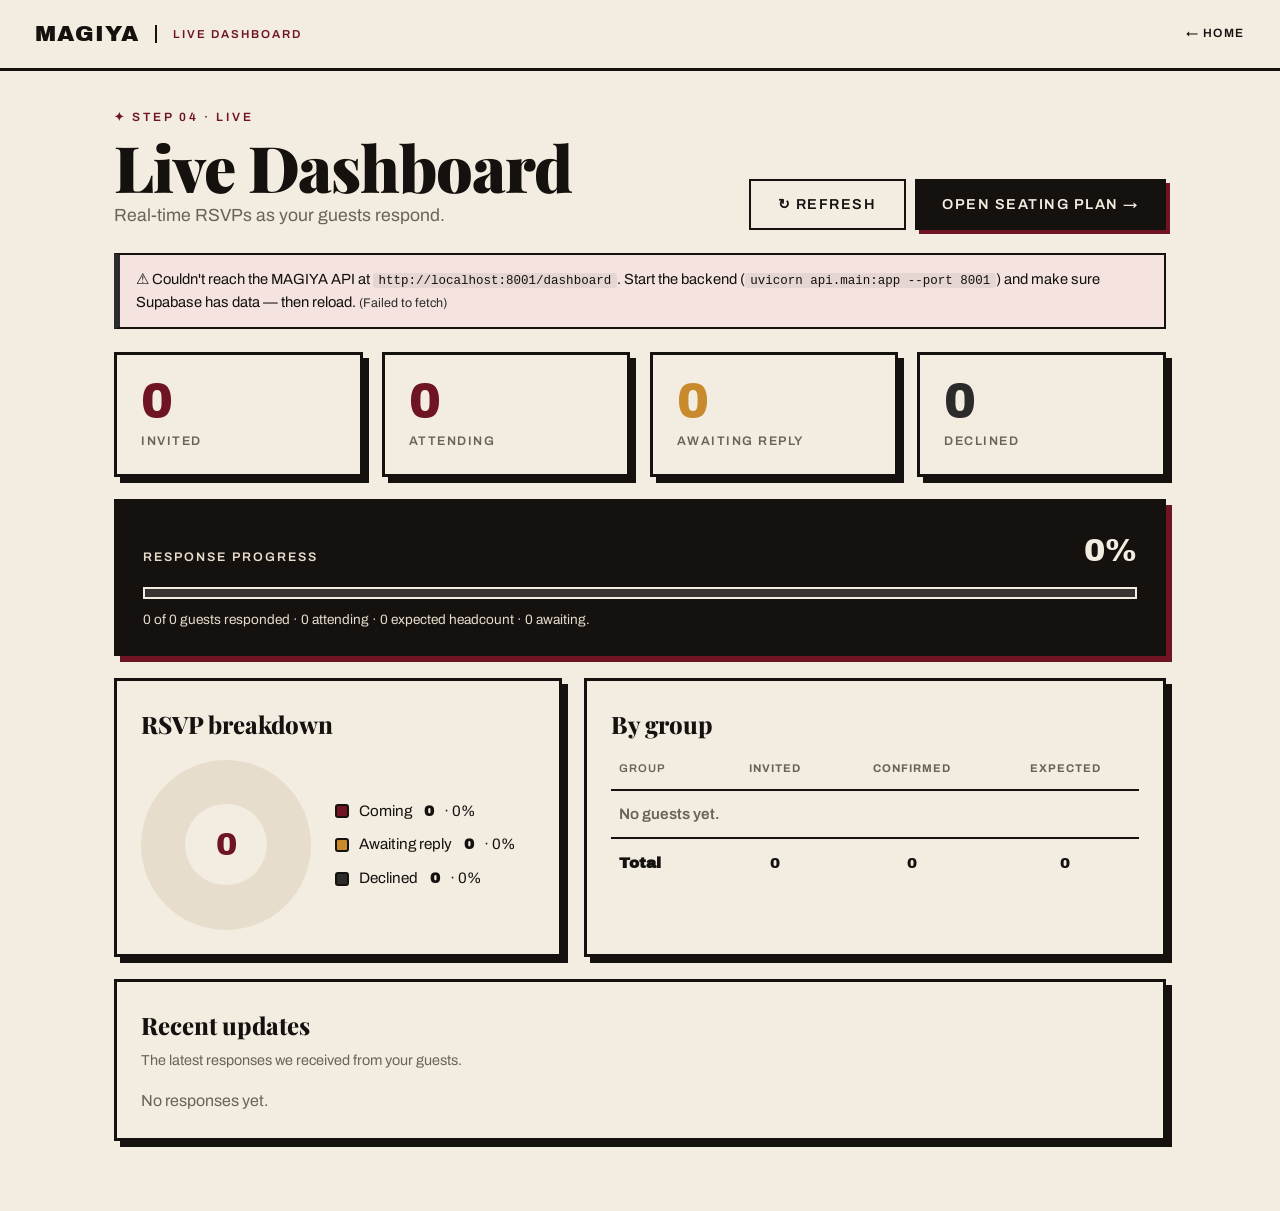
==== frontend/dashboard.html @ c560b209 "Add Live Dashboard + Seating frontend, wired to Supabase via API Frontend (frontend/): - dashboard.*" ====
<!DOCTYPE html>
<html lang="en">
<head>
  <meta charset="UTF-8" />
  <meta name="viewport" content="width=device-width, initial-scale=1.0" />
  <title>MAGIYA — Live Dashboard</title>
  <meta name="description" content="Real-time RSVP dashboard — invited, attending, awaiting reply, group breakdown and the latest guest responses." />
  <link rel="preconnect" href="https://fonts.googleapis.com" />
  <link rel="preconnect" href="https://fonts.gstatic.com" crossorigin />
  <link href="https://fonts.googleapis.com/css2?family=Playfair+Display:ital,wght@0,600;0,800;0,900;1,600&family=Archivo:wght@400;500;600&family=Archivo+Black&display=swap" rel="stylesheet" />
  <link rel="stylesheet" href="dashboard.css" />
</head>
<body>
  <!-- ===== Top bar ===== -->
  <header class="bar">
    <a href="index.html" class="bar__logo">MAGIYA</a>
    <span class="bar__crumb">Live Dashboard</span>
    <a href="index.html" class="bar__back">← Home</a>
  </header>

  <main class="stage">
    <div class="dash__head">
      <div>
        <span class="kicker">Step 04 · Live</span>
        <h1 class="dash__title">Live Dashboard</h1>
        <p class="dash__sub">Real-time RSVPs as your guests respond.</p>
      </div>
      <div class="dash__tools">
        <button class="btn btn--outline" id="refreshBtn" title="Re-pull the latest RSVPs">↻ Refresh</button>
        <a href="seating.html" class="btn btn--primary">Open Seating Plan →</a>
      </div>
    </div>

    <div class="banner" id="banner">
      ⓘ Live data from your MAGIYA API (Supabase). Your <em>Seating Plan</em> pulls its confirmed
      guests straight from here — only guests marked <strong>Coming</strong> are seated.
    </div>

    <!-- ===== Stat cards ===== -->
    <section class="stats" id="stats"><!-- cards injected --></section>

    <!-- ===== Response progress ===== -->
    <section class="prog">
      <div class="prog__row">
        <span class="prog__label">Response progress</span>
        <span class="prog__pct" id="progPct">0%</span>
      </div>
      <div class="prog__bar"><div class="prog__fill" id="progFill"></div></div>
      <p class="prog__note" id="progNote">—</p>
    </section>

    <!-- ===== Donut + groups ===== -->
    <section class="split">
      <div class="panel">
        <h2 class="panel__title">RSVP breakdown</h2>
        <div class="donutwrap">
          <div class="donut" id="donut"><span class="donut__center" id="donutCenter">0</span></div>
          <ul class="legend" id="legend"></ul>
        </div>
      </div>

      <div class="panel">
        <h2 class="panel__title">By group</h2>
        <table class="gtable">
          <thead>
            <tr><th>Group</th><th>Invited</th><th>Confirmed</th><th>Expected</th></tr>
          </thead>
          <tbody id="groupRows"></tbody>
          <tfoot id="groupFoot"></tfoot>
        </table>
      </div>
    </section>

    <!-- ===== Recent updates ===== -->
    <section class="panel">
      <h2 class="panel__title">Recent updates</h2>
      <p class="panel__sub">The latest responses we received from your guests.</p>
      <div class="feed" id="feed"></div>
    </section>
  </main>

  <script src="api-config.js"></script>
  <script src="magiya-common.js"></script>
  <script src="dashboard.js"></script>
</body>
</html>
---- frontend/dashboard.css ----
/* ===========================================================
   MAGIYA — Live Dashboard
   Structure inspired by the wiwi RSVP dashboard, in MAGIYA's
   bold editorial / burgundy style.
   =========================================================== */

:root {
  --ink:    #14110f;
  --paper:  #f3ece1;
  --paper-2:#e7ddcc;
  --accent: #6e1423;   /* coming / brand */
  --accent-2:#4f0d18;
  --amber:  #c98a2e;   /* awaiting reply */
  --grey:   #2b2b2b;   /* declined */
  --muted:  #6b6258;

  --display: 'Playfair Display', Georgia, serif;
  --black:   'Archivo Black', 'Arial Black', sans-serif;
  --sans:    'Archivo', Helvetica, Arial, sans-serif;
}

* { margin: 0; padding: 0; box-sizing: border-box; }
html { scroll-behavior: smooth; }
body { background: var(--paper); color: var(--ink); font-family: var(--sans); line-height: 1.6; min-height: 100vh; -webkit-font-smoothing: antialiased; }
::selection { background: var(--accent); color: var(--paper); }

/* ---------- Top bar ---------- */
.bar { display: flex; align-items: center; gap: 1rem; padding: 1rem 2.2rem; border-bottom: 3px solid var(--ink); position: sticky; top: 0; background: var(--paper); z-index: 50; }
.bar__logo { font-family: var(--black); font-size: 1.4rem; letter-spacing: 1px; color: var(--ink); text-decoration: none; }
.bar__crumb { font-size: 0.72rem; font-weight: 600; text-transform: uppercase; letter-spacing: 2px; color: var(--accent); border-left: 2px solid var(--ink); padding-left: 1rem; }
.bar__back { margin-left: auto; font-size: 0.75rem; font-weight: 600; text-transform: uppercase; letter-spacing: 1.5px; color: var(--ink); text-decoration: none; }
.bar__back:hover { color: var(--accent); }

/* ---------- Stage ---------- */
.stage { max-width: 1100px; margin: 0 auto; padding: 2rem 1.5rem 3rem; }
.kicker { display: inline-block; font-size: 0.75rem; font-weight: 600; text-transform: uppercase; letter-spacing: 3px; color: var(--accent); margin-bottom: 0.6rem; }
.kicker::before { content: '✦ '; }

.btn { display: inline-block; font-family: var(--sans); font-weight: 600; font-size: 0.9rem; text-transform: uppercase; letter-spacing: 1.5px; text-decoration: none; border: none; cursor: pointer; padding: 0.9rem 1.7rem; transition: transform 0.2s, background 0.2s, box-shadow 0.2s; }
.btn--primary { background: var(--ink); color: var(--paper); box-shadow: 4px 4px 0 var(--accent); }
.btn--primary:hover { background: var(--accent); box-shadow: 4px 4px 0 var(--ink); transform: translate(-2px,-2px); }
.btn--outline { background: var(--paper); color: var(--ink); border: 2px solid var(--ink); }
.btn--outline:hover:not(:disabled) { background: var(--ink); color: var(--paper); }
.btn--outline:disabled { opacity: 0.6; cursor: progress; }

.dash__tools { display: flex; gap: 0.6rem; flex-wrap: wrap; }

.dash__head { display: flex; align-items: flex-end; justify-content: space-between; flex-wrap: wrap; gap: 1rem; }
.dash__title { font-family: var(--display); font-weight: 900; font-size: clamp(2.2rem, 6vw, 4rem); line-height: 0.95; letter-spacing: -1px; }
.dash__sub { color: var(--muted); font-size: 1.1rem; margin-top: 0.3rem; }

.banner { background: var(--paper-2); border: 2px solid var(--ink); border-left: 6px solid var(--accent); padding: 0.8rem 1rem; font-size: 0.92rem; margin: 1.4rem 0; }
.banner--error { border-left-color: var(--grey); background: #f4e3df; }
.banner code { font-family: var(--mono, monospace); background: rgba(0,0,0,0.06); padding: 0.05rem 0.35rem; border-radius: 3px; font-size: 0.85em; }
.banner__err { color: var(--grey); font-size: 0.85em; }

/* ---------- Stat cards ---------- */
.stats { display: grid; grid-template-columns: repeat(auto-fit, minmax(200px, 1fr)); gap: 1.2rem; }
.stat { border: 3px solid var(--ink); background: var(--paper); padding: 1.4rem 1.5rem; box-shadow: 6px 6px 0 var(--ink); }
.stat__num { font-family: var(--black); font-size: 3rem; line-height: 1; color: var(--accent); }
.stat__label { font-size: 0.78rem; font-weight: 600; text-transform: uppercase; letter-spacing: 1.5px; color: var(--muted); margin-top: 0.4rem; }
.stat--coming .stat__num { color: var(--accent); }
.stat--await .stat__num { color: var(--amber); }
.stat--declined .stat__num { color: var(--grey); }

/* ---------- Progress ---------- */
.prog { border: 3px solid var(--ink); background: var(--ink); color: var(--paper); padding: 1.4rem 1.6rem; margin: 1.4rem 0; box-shadow: 6px 6px 0 var(--accent); }
.prog__row { display: flex; align-items: baseline; justify-content: space-between; }
.prog__label { font-size: 0.78rem; font-weight: 600; text-transform: uppercase; letter-spacing: 2px; color: var(--paper-2); }
.prog__pct { font-family: var(--black); font-size: 2rem; color: var(--paper); }
.prog__bar { height: 12px; background: rgba(255,255,255,0.15); border: 2px solid var(--paper); margin-top: 0.7rem; }
.prog__fill { height: 100%; width: 0; background: var(--accent); transition: width 0.6s ease; }
.prog__note { font-size: 0.85rem; color: var(--paper-2); margin-top: 0.6rem; }

/* ---------- Split: donut + groups ---------- */
.split { display: grid; grid-template-columns: 1fr 1.3fr; gap: 1.4rem; }
.panel { border: 3px solid var(--ink); background: var(--paper); padding: 1.5rem; box-shadow: 6px 6px 0 var(--ink); margin-bottom: 1.4rem; }
.panel__title { font-family: var(--display); font-weight: 800; font-size: 1.5rem; margin-bottom: 0.3rem; }
.panel__sub { color: var(--muted); font-size: 0.9rem; margin-bottom: 1rem; }

.donutwrap { display: flex; align-items: center; gap: 1.5rem; flex-wrap: wrap; margin-top: 1rem; }
.donut { position: relative; width: 170px; height: 170px; border-radius: 50%; flex: none; }
.donut::after { content: ''; position: absolute; inset: 26%; background: var(--paper); border-radius: 50%; }
.donut__center { position: absolute; inset: 0; display: flex; align-items: center; justify-content: center; font-family: var(--black); font-size: 2rem; color: var(--accent); z-index: 1; }
.legend { list-style: none; display: flex; flex-direction: column; gap: 0.6rem; }
.legend li { display: flex; align-items: center; gap: 0.6rem; font-size: 0.95rem; }
.legend .dot { width: 14px; height: 14px; border-radius: 3px; flex: none; border: 2px solid var(--ink); }
.legend b { font-family: var(--black); margin-left: 0.2rem; }

/* ---------- Groups table ---------- */
.gtable { width: 100%; border-collapse: collapse; font-size: 0.95rem; }
.gtable th, .gtable td { text-align: center; padding: 0.7rem 0.5rem; border-bottom: 1px solid var(--paper-2); }
.gtable th:first-child, .gtable td:first-child { text-align: left; font-weight: 600; }
.gtable thead th { font-size: 0.7rem; text-transform: uppercase; letter-spacing: 1px; color: var(--muted); border-bottom: 2px solid var(--ink); }
.gtable tfoot td { border-top: 2px solid var(--ink); border-bottom: none; font-family: var(--black); }
.gtable .g-dot { display: inline-block; width: 10px; height: 10px; border-radius: 50%; margin-right: 0.5rem; vertical-align: middle; }

/* ---------- Recent updates feed ---------- */
.feed { display: flex; flex-direction: column; }
.feed__row { display: grid; grid-template-columns: 1fr auto auto; align-items: center; gap: 1rem; padding: 0.8rem 0; border-bottom: 1px solid var(--paper-2); }
.feed__who { display: flex; align-items: center; gap: 0.8rem; }
.feed__avatar { width: 38px; height: 38px; border-radius: 50%; border: 2px solid var(--ink); color: var(--paper); display: flex; align-items: center; justify-content: center; font-weight: 700; font-size: 0.8rem; flex: none; }
.feed__name { font-weight: 600; }
.feed__group { font-size: 0.78rem; color: var(--muted); }
.feed__time { font-size: 0.82rem; color: var(--muted); white-space: nowrap; }
.badge { font-size: 0.72rem; font-weight: 700; text-transform: uppercase; letter-spacing: 1px; padding: 0.35rem 0.8rem; border: 2px solid var(--ink); white-space: nowrap; }
.badge--coming { background: var(--accent); color: var(--paper); }
.badge--declined { background: var(--grey); color: var(--paper); }
.badge--pending { background: var(--amber); color: var(--ink); }

/* ---------- Responsive ---------- */
@media (max-width: 760px) {
  .bar { padding: 0.8rem 1.2rem; }
  .split { grid-template-columns: 1fr; }
  .feed__row { grid-template-columns: 1fr auto; }
  .feed__time { display: none; }
}
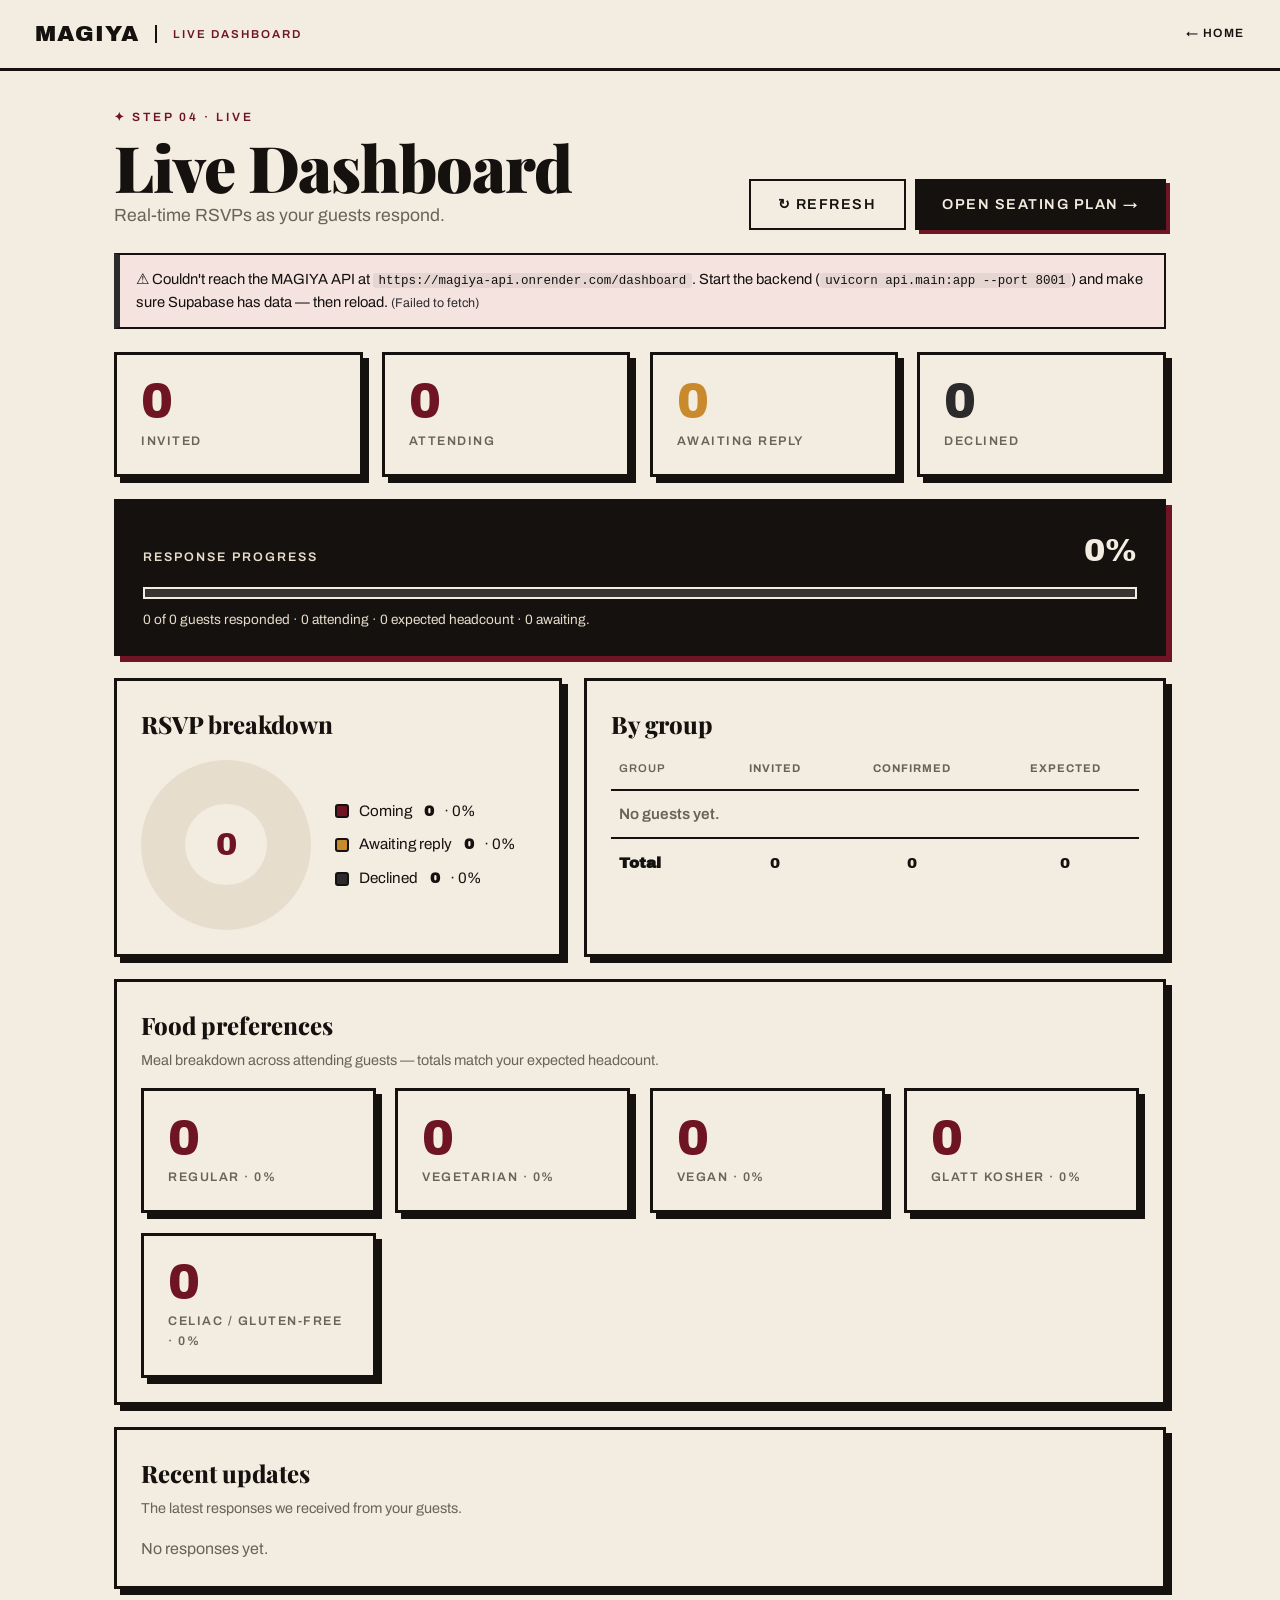
==== commit 4afa6c24: "feat: add food preferences breakdown to the dashboard The bot already collects a per-person dietary " ====
--- a/frontend/dashboard.html
+++ b/frontend/dashboard.html
@@ -71,6 +71,13 @@
       </div>
     </section>
 
+    <!-- ===== Food preferences ===== -->
+    <section class="panel">
+      <h2 class="panel__title">Food preferences</h2>
+      <p class="panel__sub">Meal breakdown across attending guests — totals match your expected headcount.</p>
+      <div class="stats" id="diet"><!-- cards injected --></div>
+    </section>
+
     <!-- ===== Recent updates ===== -->
     <section class="panel">
       <h2 class="panel__title">Recent updates</h2>
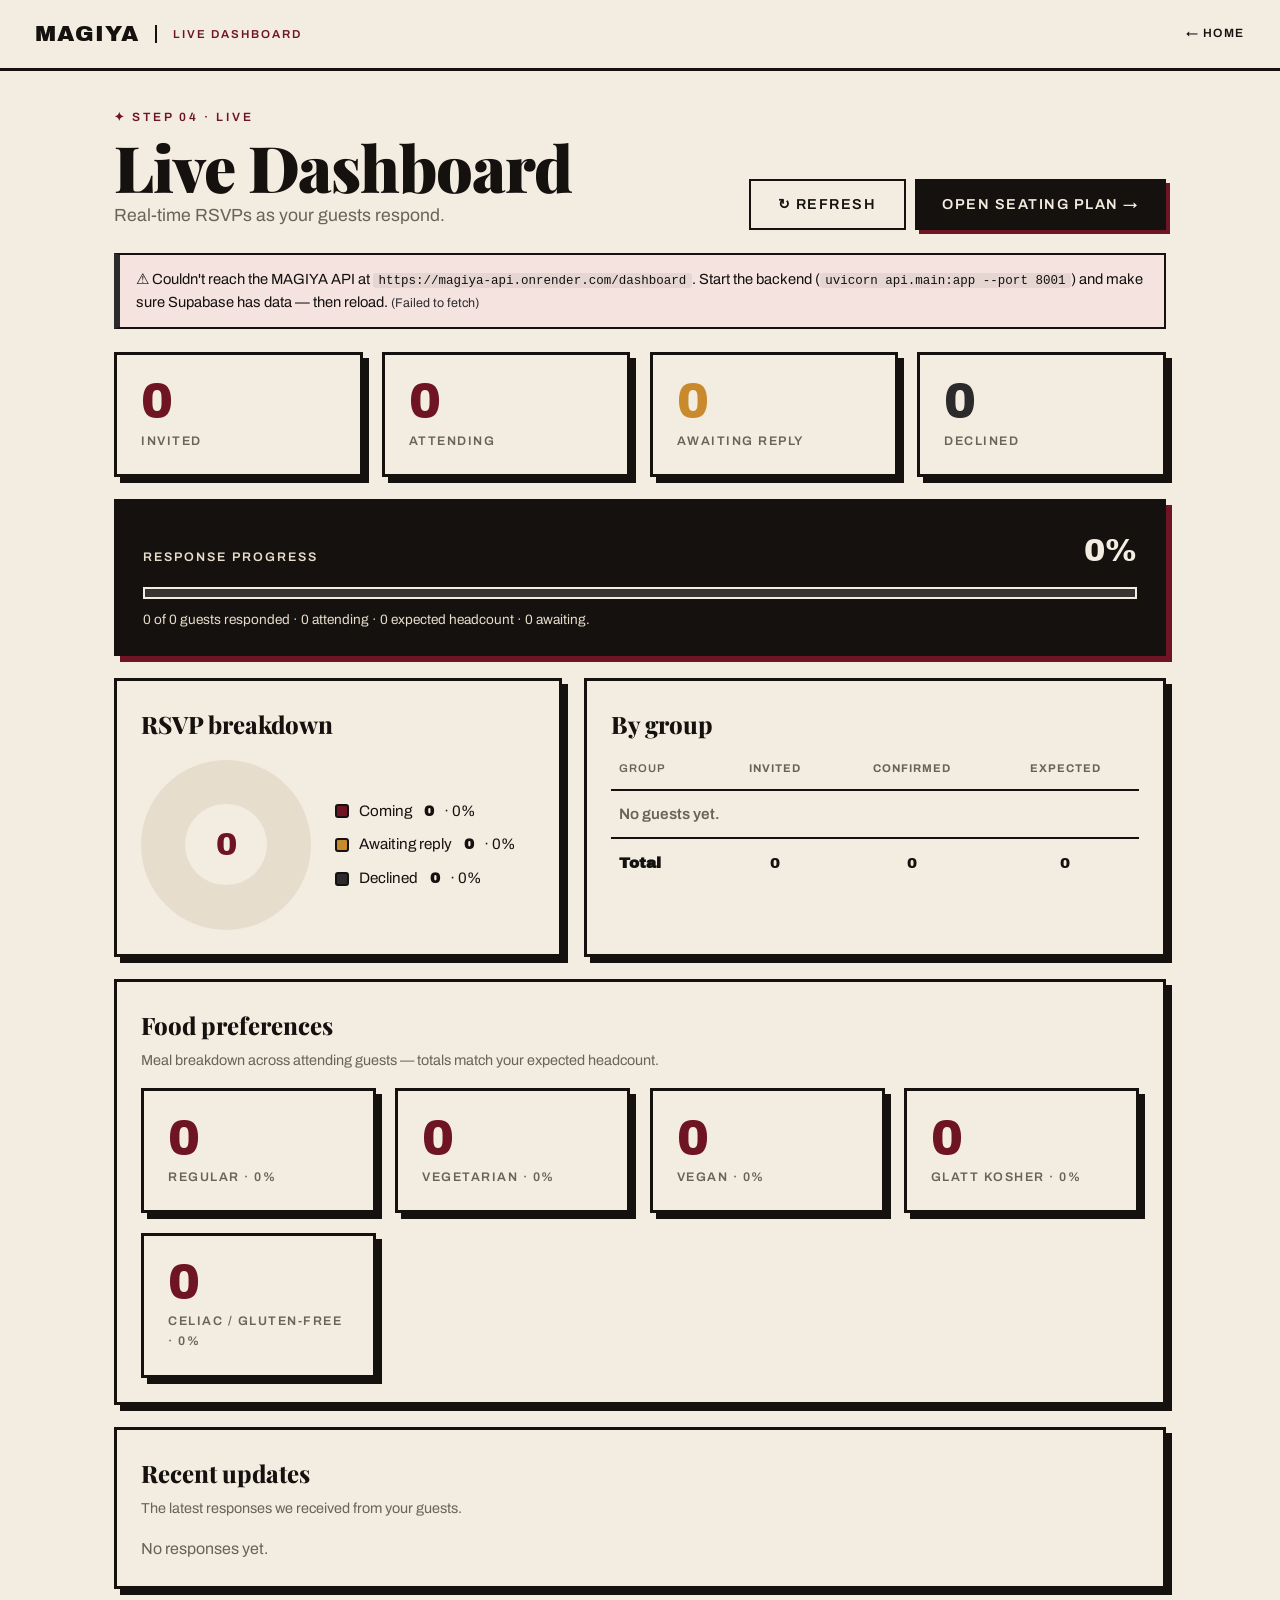
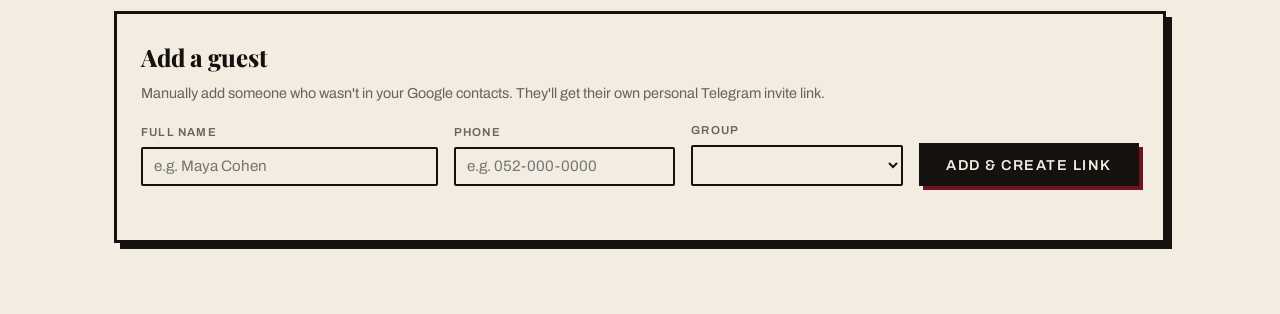
==== commit 27cd246a: "feat: manually add a guest from the dashboard Until now guests could only be added via the Google Co" ====
--- a/frontend/dashboard.html
+++ b/frontend/dashboard.html
@@ -84,6 +84,31 @@
       <p class="panel__sub">The latest responses we received from your guests.</p>
       <div class="feed" id="feed"></div>
     </section>
+
+    <!-- ===== Add a guest manually (bottom of page) ===== -->
+    <section class="panel" id="addGuestPanel">
+      <h2 class="panel__title">Add a guest</h2>
+      <p class="panel__sub">Manually add someone who wasn't in your Google contacts. They'll get their own personal Telegram invite link.</p>
+      <form class="addguest" id="addGuestForm">
+        <div class="addguest__row">
+          <label class="addguest__field">
+            <span>Full name</span>
+            <input type="text" id="agName" autocomplete="off" placeholder="e.g. Maya Cohen" required />
+          </label>
+          <label class="addguest__field">
+            <span>Phone</span>
+            <input type="tel" id="agPhone" autocomplete="off" placeholder="e.g. 052-000-0000" required />
+          </label>
+          <label class="addguest__field">
+            <span>Group</span>
+            <select id="agGroup" required></select>
+          </label>
+          <button type="submit" class="btn btn--primary" id="agSubmit">Add &amp; create link</button>
+        </div>
+        <p class="addguest__msg" id="agMsg"></p>
+        <div class="addguest__result" id="agResult" hidden></div>
+      </form>
+    </section>
   </main>
 
   <script src="api-config.js"></script>
--- a/frontend/dashboard.css
+++ b/frontend/dashboard.css
@@ -115,3 +115,39 @@
   .feed__row { grid-template-columns: 1fr auto; }
   .feed__time { display: none; }
 }
+
+/* ===== Add a guest (manual) ===== */
+.addguest__row {
+  display: grid;
+  grid-template-columns: 1.4fr 1fr 1fr auto;
+  gap: 1rem;
+  align-items: end;
+}
+.addguest__field { display: flex; flex-direction: column; gap: 0.35rem; }
+.addguest__field > span {
+  font-size: 0.72rem; font-weight: 600; text-transform: uppercase;
+  letter-spacing: 1.2px; color: var(--muted);
+}
+.addguest__field input,
+.addguest__field select {
+  font-family: var(--sans); font-size: 0.95rem; color: var(--ink);
+  background: var(--paper); border: 2px solid var(--ink);
+  padding: 0.6rem 0.7rem; border-radius: 2px;
+}
+.addguest__field input:focus,
+.addguest__field select:focus { outline: 2px solid var(--accent); border-color: var(--accent); }
+.addguest #agSubmit { white-space: nowrap; height: 2.7rem; }
+.addguest__msg { margin: 0.8rem 0 0; font-size: 0.9rem; min-height: 1.1rem; }
+.addguest__result {
+  margin-top: 1rem; padding: 1rem 1.1rem;
+  border: 2px solid var(--accent); background: var(--paper); border-radius: 4px;
+}
+.addguest__ok { font-weight: 600; color: var(--accent); margin-bottom: 0.6rem; }
+.addguest__link { display: flex; gap: 0.7rem; align-items: center; flex-wrap: wrap; }
+.addguest__link code {
+  font-size: 0.9rem; background: var(--paper-2); padding: 0.45rem 0.6rem;
+  border-radius: 3px; word-break: break-all; flex: 1 1 280px;
+}
+@media (max-width: 760px) {
+  .addguest__row { grid-template-columns: 1fr; }
+}
